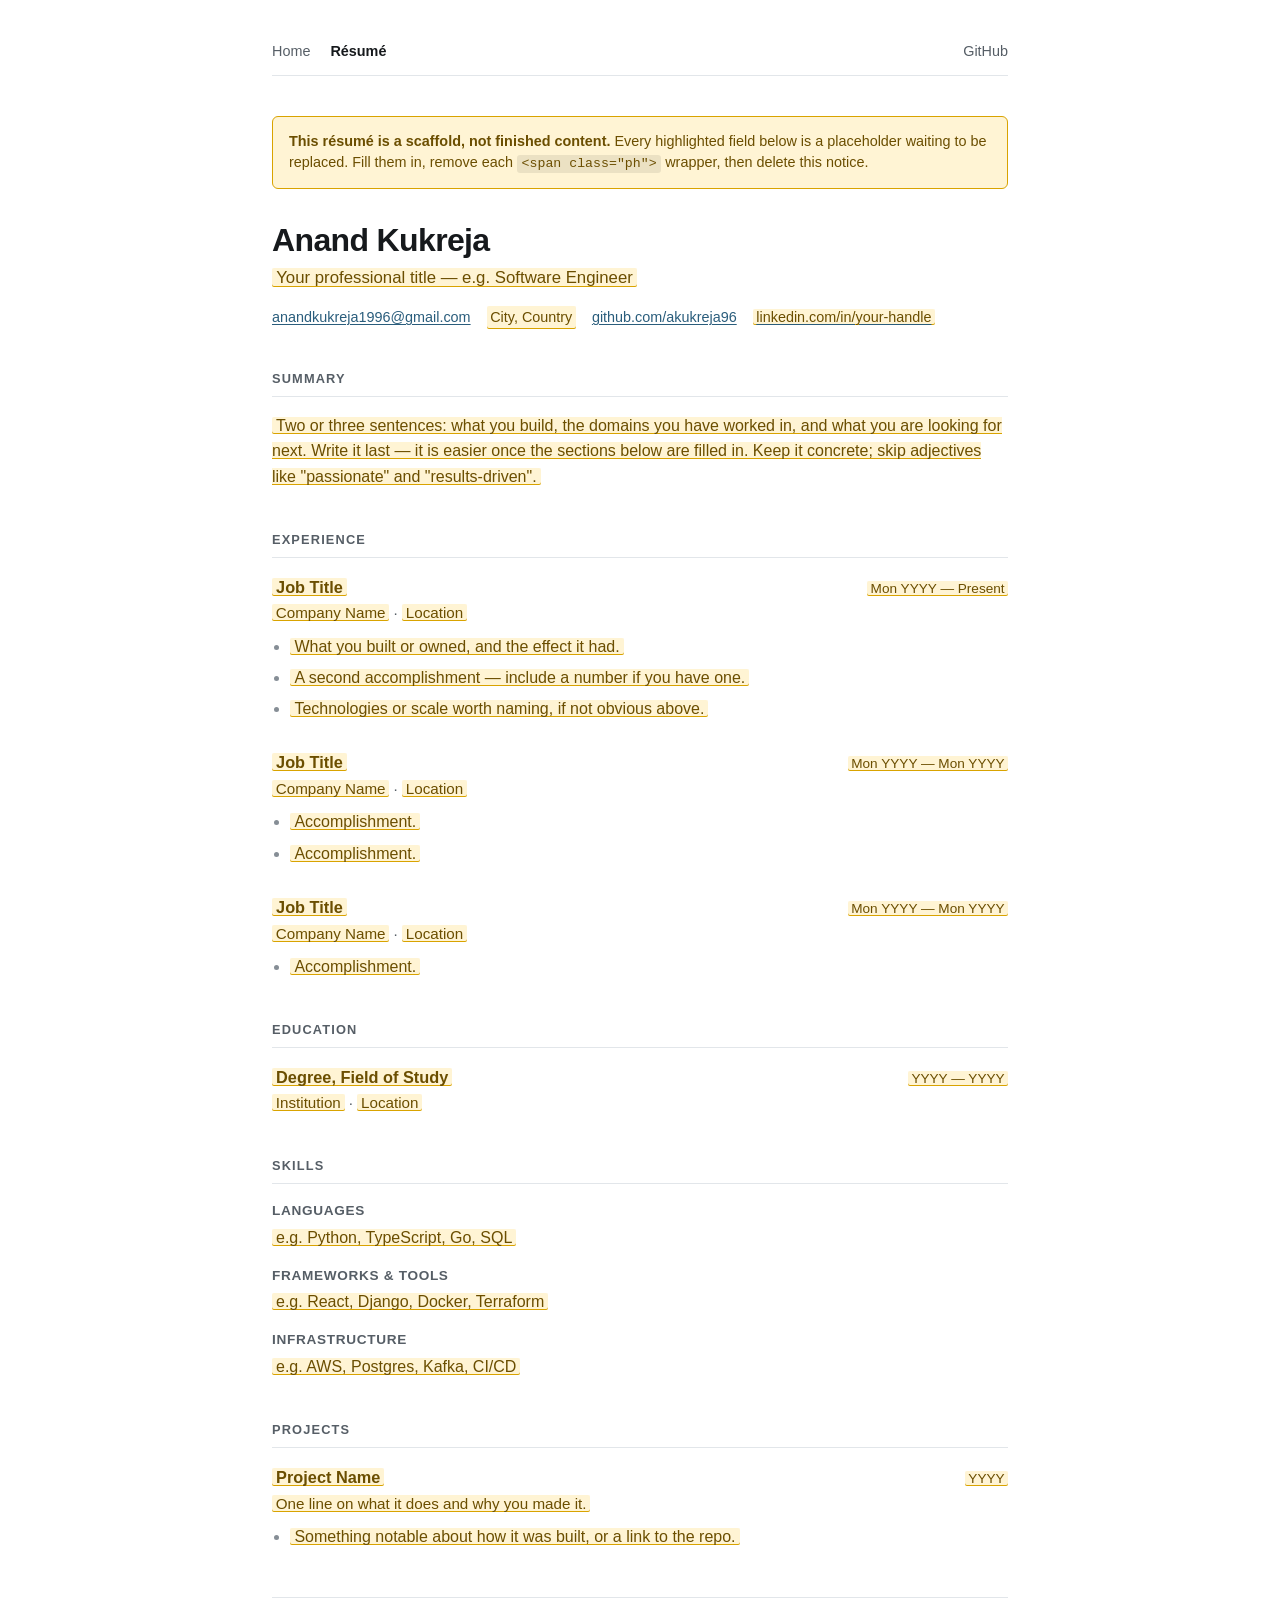
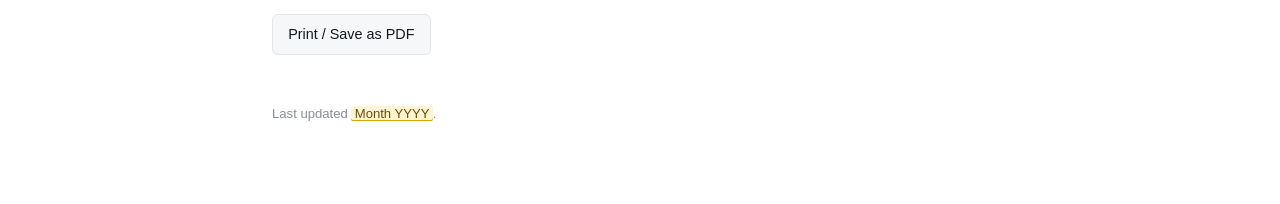
==== resume/index.html @ a832dbbc "Add résumé page and rebuild landing page The site was a single placeholder index.html. This adds a r" ====
<!DOCTYPE html>
<html lang="en">
<head>
<meta charset="utf-8">
<meta name="viewport" content="width=device-width, initial-scale=1">
<title>Résumé — Anand Kukreja</title>
<meta name="description" content="Résumé of Anand Kukreja.">
<link rel="stylesheet" href="../assets/style.css">
</head>
<body>

<!-- ===================================================================
     HOW TO EDIT THIS PAGE
     ===================================================================

     Everything wrapped in <span class="ph">...</span> is a placeholder.
     It renders with a yellow highlight so unfilled fields are obvious
     on screen and on paper.

     For each one:
       1. Replace the text with the real thing.
       2. Delete the surrounding <span class="ph"> and </span> tags.

     To count what is left (note: grep -c counts matching LINES, not
     placeholders, so use -o):
       grep -o 'class="ph"' resume/index.html | wc -l
     When that reaches 0 the page is finished — then delete the
     .draft-banner <aside> a few lines below, and it is ready to be seen.

     ADDING / REMOVING ENTRIES
     Each job is one <article class="entry"> block. Copy a whole block
     to add a job, delete a whole block to remove one. The same applies
     to education and projects. Order is newest-first by convention.

     SECTIONS YOU DON'T NEED
     Delete the entire <section> — heading and all. An empty section
     with a heading and nothing under it looks like an oversight.

     PREVIEW LOCALLY
     Relative links like ../ and /resume/ need a server, not file://:
       python3 -m http.server 8000
     then open http://localhost:8000/resume/
     =================================================================== -->

<div class="wrap">

  <nav class="site-nav">
    <a href="../">Home</a>
    <a href="./" aria-current="page">Résumé</a>
    <span class="spacer"></span>
    <a href="https://github.com/akukreja96">GitHub</a>
  </nav>

  <!-- DELETE THIS <aside> once the placeholders above are all filled in. -->
  <aside class="draft-banner">
    <strong>This résumé is a scaffold, not finished content.</strong>
    Every highlighted field below is a placeholder waiting to be replaced.
    Fill them in, remove each <code>&lt;span class="ph"&gt;</code> wrapper,
    then delete this notice.
  </aside>

  <header class="masthead">
    <h1>Anand Kukreja</h1>
    <p class="tagline"><span class="ph">Your professional title — e.g. Software Engineer</span></p>
    <ul class="contact">
      <li><a href="mailto:anandkukreja1996@gmail.com">anandkukreja1996@gmail.com</a></li>
      <li><span class="ph">City, Country</span></li>
      <li><a href="https://github.com/akukreja96">github.com/akukreja96</a></li>
      <li><a href="#"><span class="ph">linkedin.com/in/your-handle</span></a></li>
    </ul>
  </header>

  <!-- ============================= SUMMARY ============================= -->
  <section>
    <h2>Summary</h2>
    <p>
      <span class="ph">Two or three sentences: what you build, the domains
      you have worked in, and what you are looking for next. Write it last —
      it is easier once the sections below are filled in. Keep it concrete;
      skip adjectives like "passionate" and "results-driven".</span>
    </p>
  </section>

  <!-- ============================ EXPERIENCE ===========================
       Copy one <article class="entry"> block per job, newest first.
       Bullets work best as: what you did → how → what changed as a
       result. Numbers beat adjectives.
       =================================================================== -->
  <section>
    <h2>Experience</h2>

    <article class="entry">
      <div class="entry-head">
        <h3><span class="ph">Job Title</span></h3>
        <span class="entry-meta"><span class="ph">Mon YYYY — Present</span></span>
      </div>
      <p class="entry-sub"><span class="ph">Company Name</span> · <span class="ph">Location</span></p>
      <ul>
        <li><span class="ph">What you built or owned, and the effect it had.</span></li>
        <li><span class="ph">A second accomplishment — include a number if you have one.</span></li>
        <li><span class="ph">Technologies or scale worth naming, if not obvious above.</span></li>
      </ul>
    </article>

    <article class="entry">
      <div class="entry-head">
        <h3><span class="ph">Job Title</span></h3>
        <span class="entry-meta"><span class="ph">Mon YYYY — Mon YYYY</span></span>
      </div>
      <p class="entry-sub"><span class="ph">Company Name</span> · <span class="ph">Location</span></p>
      <ul>
        <li><span class="ph">Accomplishment.</span></li>
        <li><span class="ph">Accomplishment.</span></li>
      </ul>
    </article>

    <article class="entry">
      <div class="entry-head">
        <h3><span class="ph">Job Title</span></h3>
        <span class="entry-meta"><span class="ph">Mon YYYY — Mon YYYY</span></span>
      </div>
      <p class="entry-sub"><span class="ph">Company Name</span> · <span class="ph">Location</span></p>
      <ul>
        <li><span class="ph">Accomplishment.</span></li>
      </ul>
    </article>

  </section>

  <!-- ============================ EDUCATION ============================ -->
  <section>
    <h2>Education</h2>

    <article class="entry">
      <div class="entry-head">
        <h3><span class="ph">Degree, Field of Study</span></h3>
        <span class="entry-meta"><span class="ph">YYYY — YYYY</span></span>
      </div>
      <p class="entry-sub"><span class="ph">Institution</span> · <span class="ph">Location</span></p>
    </article>

  </section>

  <!-- ============================== SKILLS =============================
       Group by kind rather than listing everything in one run-on line.
       Delete any group that does not apply; add groups freely.
       =================================================================== -->
  <section>
    <h2>Skills</h2>
    <dl class="skills">
      <dt>Languages</dt>
      <dd><span class="ph">e.g. Python, TypeScript, Go, SQL</span></dd>

      <dt>Frameworks &amp; Tools</dt>
      <dd><span class="ph">e.g. React, Django, Docker, Terraform</span></dd>

      <dt>Infrastructure</dt>
      <dd><span class="ph">e.g. AWS, Postgres, Kafka, CI/CD</span></dd>
    </dl>
  </section>

  <!-- ============================= PROJECTS ============================
       Optional. Delete this whole <section> if you would rather not
       have it — an empty heading reads as an oversight.
       =================================================================== -->
  <section>
    <h2>Projects</h2>

    <article class="entry">
      <div class="entry-head">
        <h3><span class="ph">Project Name</span></h3>
        <span class="entry-meta"><span class="ph">YYYY</span></span>
      </div>
      <p class="entry-sub"><span class="ph">One line on what it does and why you made it.</span></p>
      <ul>
        <li><span class="ph">Something notable about how it was built, or a link to the repo.</span></li>
      </ul>
    </article>

  </section>

  <div class="actions">
    <button type="button" class="btn" onclick="window.print()">Print / Save as PDF</button>
  </div>

  <footer class="site-footer">
    <p>Last updated <span class="ph">Month YYYY</span>.</p>
  </footer>

</div>

</body>
</html>
---- assets/style.css ----
/* ===================================================================
   akukreja96.github.io — shared stylesheet

   Plain CSS. No build step, no dependencies. Edit this file directly
   and the change is live as soon as you push.

   Colour is defined once as custom properties on :root, then
   redefined for dark mode. If you want to restyle the whole site,
   change the values in these two blocks and nothing else.
   =================================================================== */

:root {
  --bg:        #ffffff;
  --surface:   #f5f7f9;
  --text:      #16191c;
  --muted:     #565e66;
  --faint:     #868e96;
  --rule:      #e2e6ea;
  --accent:    #2a5d7c;
  --ph-bg:     #fff4d4;
  --ph-text:   #6b4e00;
  --ph-rule:   #d9a300;
  --measure:   46rem;
}

@media (prefers-color-scheme: dark) {
  :root {
    --bg:      #131619;
    --surface: #1b1f23;
    --text:    #e6e9ec;
    --muted:   #a2aab2;
    --faint:   #737b83;
    --rule:    #292f35;
    --accent:  #8cb8dc;
    --ph-bg:   #4a3a0c;
    --ph-text: #ffe08a;
    --ph-rule: #b98a00;
  }
}

*, *::before, *::after { box-sizing: border-box; }

html { -webkit-text-size-adjust: 100%; }

body {
  margin: 0;
  padding: 2.5rem 1.25rem 4rem;
  background: var(--bg);
  color: var(--text);
  font-family: -apple-system, BlinkMacSystemFont, "Segoe UI", Roboto,
               "Helvetica Neue", Arial, sans-serif;
  font-size: 1rem;
  line-height: 1.6;
  -webkit-font-smoothing: antialiased;
}

.wrap { max-width: var(--measure); margin: 0 auto; }

/* ---------- links ---------- */

a { color: var(--accent); text-decoration-thickness: 1px; text-underline-offset: 2px; }
a:hover { text-decoration-thickness: 2px; }

/* ---------- site navigation ---------- */

.site-nav {
  display: flex;
  gap: 1.25rem;
  align-items: baseline;
  margin-bottom: 2.5rem;
  padding-bottom: 0.75rem;
  border-bottom: 1px solid var(--rule);
  font-size: 0.9rem;
}
.site-nav a { color: var(--muted); text-decoration: none; }
.site-nav a:hover { color: var(--accent); text-decoration: underline; }
.site-nav a[aria-current="page"] { color: var(--text); font-weight: 600; }
.site-nav .spacer { margin-left: auto; }

/* ---------- headings ---------- */

h1 {
  font-size: 2rem;
  line-height: 1.2;
  letter-spacing: -0.02em;
  margin: 0 0 0.35rem;
}

h2 {
  font-size: 0.8rem;
  text-transform: uppercase;
  letter-spacing: 0.09em;
  color: var(--muted);
  font-weight: 700;
  margin: 2.5rem 0 1rem;
  padding-bottom: 0.4rem;
  border-bottom: 1px solid var(--rule);
}

h3 { font-size: 1.02rem; margin: 0; font-weight: 650; }

p { margin: 0 0 1rem; }

.lede { font-size: 1.08rem; color: var(--muted); }

/* ---------- résumé header ---------- */

.masthead { margin-bottom: 0.5rem; }

.tagline {
  margin: 0 0 0.9rem;
  color: var(--muted);
  font-size: 1.05rem;
}

.contact {
  display: flex;
  flex-wrap: wrap;
  gap: 0.4rem 1rem;
  margin: 0;
  padding: 0;
  list-style: none;
  font-size: 0.9rem;
  color: var(--muted);
}
.contact li { display: flex; align-items: center; gap: 0.4rem; }

/* ---------- résumé entries ---------- */

.entry { margin-bottom: 1.75rem; }
.entry:last-child { margin-bottom: 0; }

.entry-head {
  display: flex;
  flex-wrap: wrap;
  justify-content: space-between;
  align-items: baseline;
  gap: 0.15rem 1rem;
}

.entry-meta {
  font-size: 0.85rem;
  color: var(--faint);
  font-variant-numeric: tabular-nums;
  white-space: nowrap;
}

.entry-sub {
  margin: 0.1rem 0 0.5rem;
  color: var(--muted);
  font-size: 0.95rem;
}

.entry ul { margin: 0.5rem 0 0; padding-left: 1.15rem; }
.entry li { margin-bottom: 0.35rem; }
.entry li::marker { color: var(--faint); }

/* ---------- skills ---------- */

.skills { margin: 0; }
.skills dt {
  font-weight: 650;
  font-size: 0.85rem;
  text-transform: uppercase;
  letter-spacing: 0.05em;
  color: var(--muted);
  margin-top: 0.9rem;
}
.skills dt:first-child { margin-top: 0; }
.skills dd { margin: 0.2rem 0 0; }

/* ---------- placeholders ------------------------------------------
   Anything still unfilled is highlighted so it is impossible to miss
   on screen or in print. Replace the text AND remove the <span>
   wrapper as you go; when no .ph remains, the page is done.
   ------------------------------------------------------------------ */

.ph {
  background: var(--ph-bg);
  color: var(--ph-text);
  box-shadow: inset 0 -1px 0 var(--ph-rule);
  padding: 0 0.25em;
  border-radius: 2px;
  font-style: normal;
}

.draft-banner {
  background: var(--ph-bg);
  color: var(--ph-text);
  border: 1px solid var(--ph-rule);
  border-radius: 6px;
  padding: 0.85rem 1rem;
  margin-bottom: 2rem;
  font-size: 0.9rem;
  line-height: 1.5;
}
.draft-banner strong { font-weight: 700; }
.draft-banner code {
  background: rgba(0, 0, 0, 0.08);
  padding: 0.1em 0.35em;
  border-radius: 3px;
  font-size: 0.92em;
}

/* ---------- actions ---------- */

.actions { margin-top: 3rem; padding-top: 1rem; border-top: 1px solid var(--rule); }

.btn {
  display: inline-block;
  padding: 0.5rem 0.95rem;
  border: 1px solid var(--rule);
  border-radius: 6px;
  background: var(--surface);
  color: var(--text);
  font: inherit;
  font-size: 0.9rem;
  text-decoration: none;
  cursor: pointer;
}
.btn:hover { border-color: var(--accent); color: var(--accent); }

.site-footer {
  margin-top: 3rem;
  font-size: 0.82rem;
  color: var(--faint);
}

/* ---------- print / save-as-PDF -----------------------------------
   A résumé gets printed. These rules give it tight margins, black
   text on white, and stop an entry from splitting across two pages.
   The draft banner is deliberately NOT hidden — better to notice a
   placeholder on the printed page than to email it to someone.
   ------------------------------------------------------------------ */

@media print {
  :root {
    --bg: #fff; --surface: #fff; --text: #000; --muted: #333;
    --faint: #555; --rule: #bbb; --accent: #000;
  }
  @page { margin: 14mm; }
  body { padding: 0; font-size: 10.5pt; line-height: 1.45; }
  .wrap { max-width: none; }
  .site-nav, .actions { display: none; }
  a { text-decoration: none; }
  h1 { font-size: 19pt; }
  h2 { margin: 1.3rem 0 0.6rem; font-size: 9pt; }
  .entry, .masthead { page-break-inside: avoid; break-inside: avoid; }
  h2 { page-break-after: avoid; break-after: avoid; }
  .site-footer { color: #666; }
}
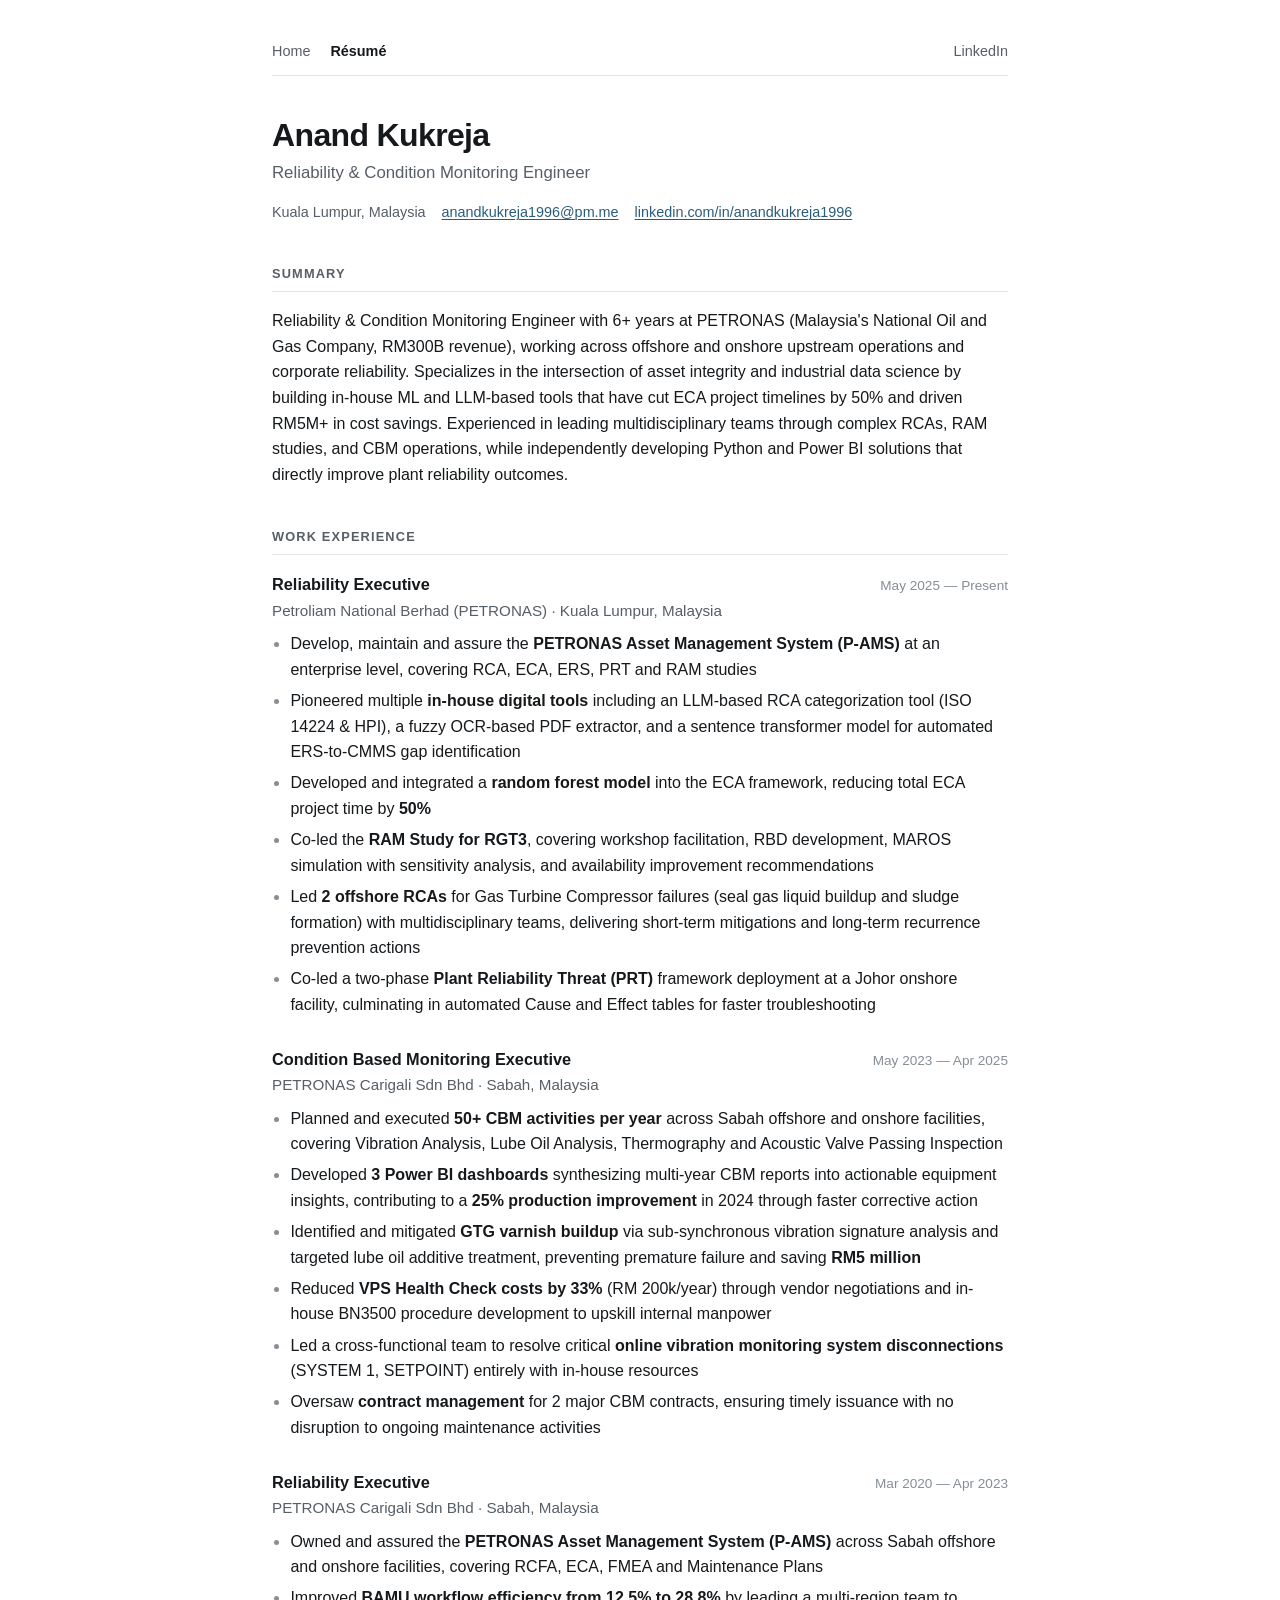
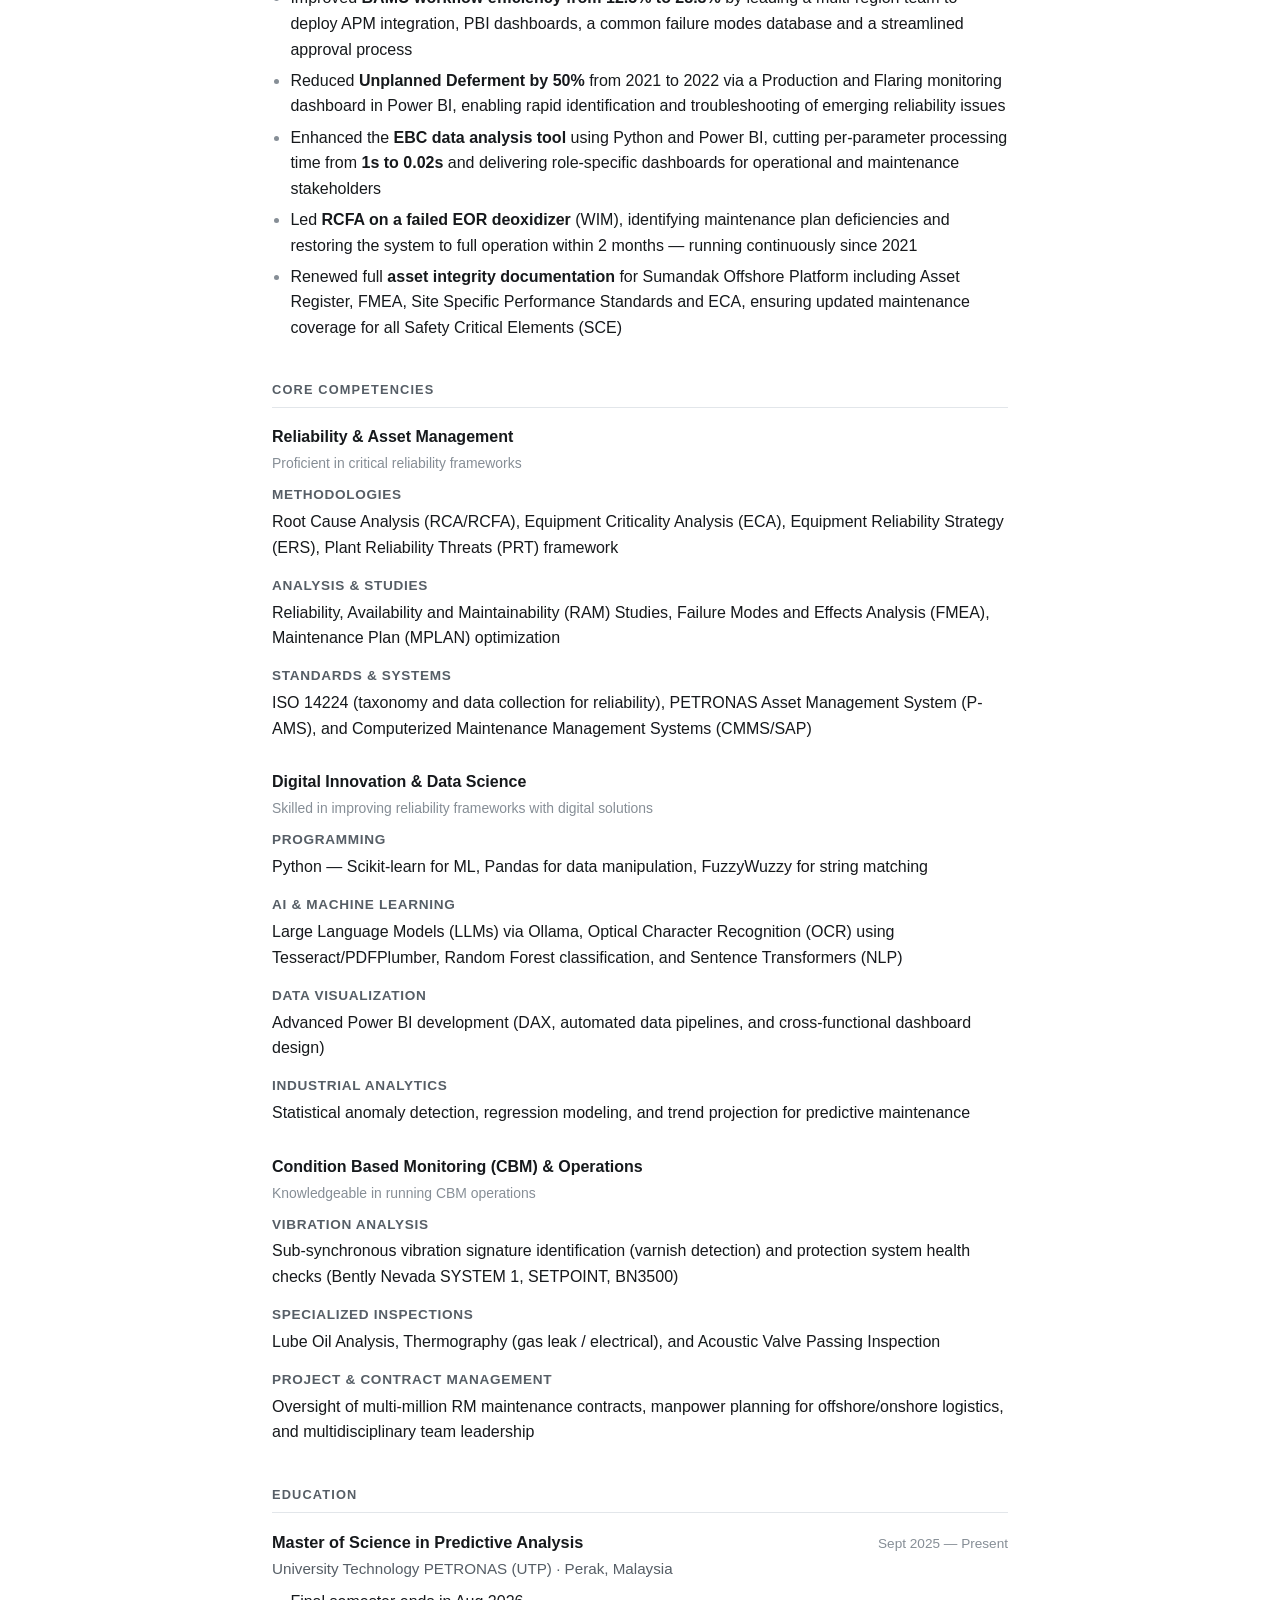
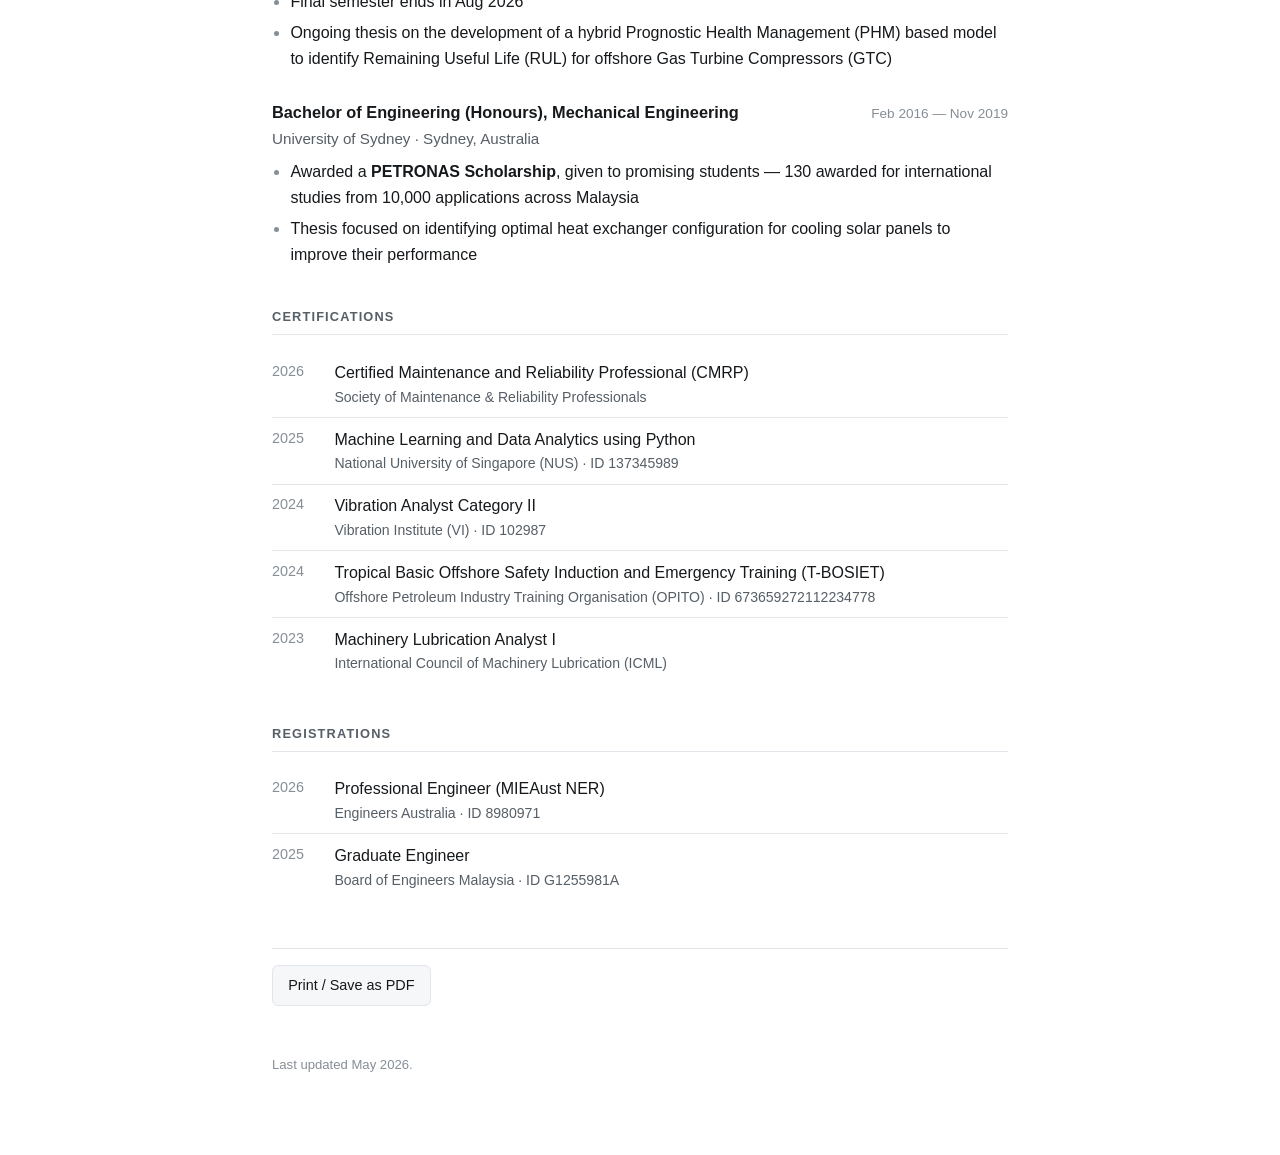
==== commit 5e855616: "Fill in résumé content from source PDF Replaces the scaffold placeholders with the real résumé (sour" ====
--- a/resume/index.html
+++ b/resume/index.html
@@ -4,43 +4,14 @@
 <meta charset="utf-8">
 <meta name="viewport" content="width=device-width, initial-scale=1">
 <title>Résumé — Anand Kukreja</title>
-<meta name="description" content="Résumé of Anand Kukreja.">
+<meta name="description" content="Résumé of Anand Kukreja — Reliability &amp; Condition Monitoring Engineer, Kuala Lumpur.">
 <link rel="stylesheet" href="../assets/style.css">
 </head>
 <body>
 
-<!-- ===================================================================
-     HOW TO EDIT THIS PAGE
-     ===================================================================
-
-     Everything wrapped in <span class="ph">...</span> is a placeholder.
-     It renders with a yellow highlight so unfilled fields are obvious
-     on screen and on paper.
-
-     For each one:
-       1. Replace the text with the real thing.
-       2. Delete the surrounding <span class="ph"> and </span> tags.
-
-     To count what is left (note: grep -c counts matching LINES, not
-     placeholders, so use -o):
-       grep -o 'class="ph"' resume/index.html | wc -l
-     When that reaches 0 the page is finished — then delete the
-     .draft-banner <aside> a few lines below, and it is ready to be seen.
-
-     ADDING / REMOVING ENTRIES
-     Each job is one <article class="entry"> block. Copy a whole block
-     to add a job, delete a whole block to remove one. The same applies
-     to education and projects. Order is newest-first by convention.
-
-     SECTIONS YOU DON'T NEED
-     Delete the entire <section> — heading and all. An empty section
-     with a heading and nothing under it looks like an oversight.
-
-     PREVIEW LOCALLY
-     Relative links like ../ and /resume/ need a server, not file://:
-       python3 -m http.server 8000
-     then open http://localhost:8000/resume/
-     =================================================================== -->
+<!-- Content transcribed from the résumé PDF dated 21 May 2026.
+     Phone number deliberately omitted: this page is public and gets
+     scraped. Email and LinkedIn are the contact routes. -->
 
 <div class="wrap">
 
@@ -48,135 +19,264 @@
     <a href="../">Home</a>
     <a href="./" aria-current="page">Résumé</a>
     <span class="spacer"></span>
-    <a href="https://github.com/akukreja96">GitHub</a>
+    <a href="https://www.linkedin.com/in/anandkukreja1996">LinkedIn</a>
   </nav>
-
-  <!-- DELETE THIS <aside> once the placeholders above are all filled in. -->
-  <aside class="draft-banner">
-    <strong>This résumé is a scaffold, not finished content.</strong>
-    Every highlighted field below is a placeholder waiting to be replaced.
-    Fill them in, remove each <code>&lt;span class="ph"&gt;</code> wrapper,
-    then delete this notice.
-  </aside>
 
   <header class="masthead">
     <h1>Anand Kukreja</h1>
-    <p class="tagline"><span class="ph">Your professional title — e.g. Software Engineer</span></p>
+    <p class="tagline">Reliability &amp; Condition Monitoring Engineer</p>
     <ul class="contact">
-      <li><a href="mailto:anandkukreja1996@gmail.com">anandkukreja1996@gmail.com</a></li>
-      <li><span class="ph">City, Country</span></li>
-      <li><a href="https://github.com/akukreja96">github.com/akukreja96</a></li>
-      <li><a href="#"><span class="ph">linkedin.com/in/your-handle</span></a></li>
+      <li>Kuala Lumpur, Malaysia</li>
+      <li><a href="mailto:anandkukreja1996@pm.me">anandkukreja1996@pm.me</a></li>
+      <li><a href="https://www.linkedin.com/in/anandkukreja1996">linkedin.com/in/anandkukreja1996</a></li>
     </ul>
   </header>
 
-  <!-- ============================= SUMMARY ============================= -->
   <section>
     <h2>Summary</h2>
     <p>
-      <span class="ph">Two or three sentences: what you build, the domains
-      you have worked in, and what you are looking for next. Write it last —
-      it is easier once the sections below are filled in. Keep it concrete;
-      skip adjectives like "passionate" and "results-driven".</span>
+      Reliability &amp; Condition Monitoring Engineer with 6+ years at PETRONAS
+      (Malaysia's National Oil and Gas Company, RM300B revenue), working across
+      offshore and onshore upstream operations and corporate reliability.
+      Specializes in the intersection of asset integrity and industrial data
+      science by building in-house ML and LLM-based tools that have cut ECA
+      project timelines by 50% and driven RM5M+ in cost savings. Experienced in
+      leading multidisciplinary teams through complex RCAs, RAM studies, and CBM
+      operations, while independently developing Python and Power BI solutions
+      that directly improve plant reliability outcomes.
     </p>
   </section>
 
-  <!-- ============================ EXPERIENCE ===========================
-       Copy one <article class="entry"> block per job, newest first.
-       Bullets work best as: what you did → how → what changed as a
-       result. Numbers beat adjectives.
-       =================================================================== -->
-  <section>
-    <h2>Experience</h2>
-
-    <article class="entry">
-      <div class="entry-head">
-        <h3><span class="ph">Job Title</span></h3>
-        <span class="entry-meta"><span class="ph">Mon YYYY — Present</span></span>
-      </div>
-      <p class="entry-sub"><span class="ph">Company Name</span> · <span class="ph">Location</span></p>
-      <ul>
-        <li><span class="ph">What you built or owned, and the effect it had.</span></li>
-        <li><span class="ph">A second accomplishment — include a number if you have one.</span></li>
-        <li><span class="ph">Technologies or scale worth naming, if not obvious above.</span></li>
-      </ul>
-    </article>
-
-    <article class="entry">
-      <div class="entry-head">
-        <h3><span class="ph">Job Title</span></h3>
-        <span class="entry-meta"><span class="ph">Mon YYYY — Mon YYYY</span></span>
-      </div>
-      <p class="entry-sub"><span class="ph">Company Name</span> · <span class="ph">Location</span></p>
-      <ul>
-        <li><span class="ph">Accomplishment.</span></li>
-        <li><span class="ph">Accomplishment.</span></li>
-      </ul>
-    </article>
-
-    <article class="entry">
-      <div class="entry-head">
-        <h3><span class="ph">Job Title</span></h3>
-        <span class="entry-meta"><span class="ph">Mon YYYY — Mon YYYY</span></span>
-      </div>
-      <p class="entry-sub"><span class="ph">Company Name</span> · <span class="ph">Location</span></p>
-      <ul>
-        <li><span class="ph">Accomplishment.</span></li>
-      </ul>
-    </article>
-
-  </section>
-
-  <!-- ============================ EDUCATION ============================ -->
+  <section>
+    <h2>Work Experience</h2>
+
+    <article class="entry">
+      <div class="entry-head">
+        <h3>Reliability Executive</h3>
+        <span class="entry-meta">May 2025 — Present</span>
+      </div>
+      <p class="entry-sub">Petroliam National Berhad (PETRONAS) · Kuala Lumpur, Malaysia</p>
+      <ul>
+        <li>Develop, maintain and assure the <strong>PETRONAS Asset Management System (P-AMS)</strong>
+            at an enterprise level, covering RCA, ECA, ERS, PRT and RAM studies</li>
+        <li>Pioneered multiple <strong>in-house digital tools</strong> including an LLM-based RCA
+            categorization tool (ISO 14224 &amp; HPI), a fuzzy OCR-based PDF extractor, and a
+            sentence transformer model for automated ERS-to-CMMS gap identification</li>
+        <li>Developed and integrated a <strong>random forest model</strong> into the ECA framework,
+            reducing total ECA project time by <strong>50%</strong></li>
+        <li>Co-led the <strong>RAM Study for RGT3</strong>, covering workshop facilitation, RBD
+            development, MAROS simulation with sensitivity analysis, and availability improvement
+            recommendations</li>
+        <li>Led <strong>2 offshore RCAs</strong> for Gas Turbine Compressor failures (seal gas liquid
+            buildup and sludge formation) with multidisciplinary teams, delivering short-term
+            mitigations and long-term recurrence prevention actions</li>
+        <li>Co-led a two-phase <strong>Plant Reliability Threat (PRT)</strong> framework deployment at
+            a Johor onshore facility, culminating in automated Cause and Effect tables for faster
+            troubleshooting</li>
+      </ul>
+    </article>
+
+    <article class="entry">
+      <div class="entry-head">
+        <h3>Condition Based Monitoring Executive</h3>
+        <span class="entry-meta">May 2023 — Apr 2025</span>
+      </div>
+      <p class="entry-sub">PETRONAS Carigali Sdn Bhd · Sabah, Malaysia</p>
+      <ul>
+        <li>Planned and executed <strong>50+ CBM activities per year</strong> across Sabah offshore and
+            onshore facilities, covering Vibration Analysis, Lube Oil Analysis, Thermography and
+            Acoustic Valve Passing Inspection</li>
+        <li>Developed <strong>3 Power BI dashboards</strong> synthesizing multi-year CBM reports into
+            actionable equipment insights, contributing to a <strong>25% production improvement</strong>
+            in 2024 through faster corrective action</li>
+        <li>Identified and mitigated <strong>GTG varnish buildup</strong> via sub-synchronous vibration
+            signature analysis and targeted lube oil additive treatment, preventing premature failure
+            and saving <strong>RM5 million</strong></li>
+        <li>Reduced <strong>VPS Health Check costs by 33%</strong> (RM 200k/year) through vendor
+            negotiations and in-house BN3500 procedure development to upskill internal manpower</li>
+        <li>Led a cross-functional team to resolve critical <strong>online vibration monitoring system
+            disconnections</strong> (SYSTEM 1, SETPOINT) entirely with in-house resources</li>
+        <li>Oversaw <strong>contract management</strong> for 2 major CBM contracts, ensuring timely
+            issuance with no disruption to ongoing maintenance activities</li>
+      </ul>
+    </article>
+
+    <article class="entry">
+      <div class="entry-head">
+        <h3>Reliability Executive</h3>
+        <span class="entry-meta">Mar 2020 — Apr 2023</span>
+      </div>
+      <p class="entry-sub">PETRONAS Carigali Sdn Bhd · Sabah, Malaysia</p>
+      <ul>
+        <li>Owned and assured the <strong>PETRONAS Asset Management System (P-AMS)</strong> across Sabah
+            offshore and onshore facilities, covering RCFA, ECA, FMEA and Maintenance Plans</li>
+        <li>Improved <strong>BAMU workflow efficiency from 12.5% to 28.8%</strong> by leading a
+            multi-region team to deploy APM integration, PBI dashboards, a common failure modes
+            database and a streamlined approval process</li>
+        <li>Reduced <strong>Unplanned Deferment by 50%</strong> from 2021 to 2022 via a Production and
+            Flaring monitoring dashboard in Power BI, enabling rapid identification and
+            troubleshooting of emerging reliability issues</li>
+        <li>Enhanced the <strong>EBC data analysis tool</strong> using Python and Power BI, cutting
+            per-parameter processing time from <strong>1s to 0.02s</strong> and delivering
+            role-specific dashboards for operational and maintenance stakeholders</li>
+        <li>Led <strong>RCFA on a failed EOR deoxidizer</strong> (WIM), identifying maintenance plan
+            deficiencies and restoring the system to full operation within 2 months — running
+            continuously since 2021</li>
+        <li>Renewed full <strong>asset integrity documentation</strong> for Sumandak Offshore Platform
+            including Asset Register, FMEA, Site Specific Performance Standards and ECA, ensuring
+            updated maintenance coverage for all Safety Critical Elements (SCE)</li>
+      </ul>
+    </article>
+
+  </section>
+
+  <section>
+    <h2>Core Competencies</h2>
+
+    <div class="group">
+      <h3>Reliability &amp; Asset Management</h3>
+      <p class="group-note">Proficient in critical reliability frameworks</p>
+      <dl class="skills">
+        <dt>Methodologies</dt>
+        <dd>Root Cause Analysis (RCA/RCFA), Equipment Criticality Analysis (ECA),
+            Equipment Reliability Strategy (ERS), Plant Reliability Threats (PRT) framework</dd>
+
+        <dt>Analysis &amp; Studies</dt>
+        <dd>Reliability, Availability and Maintainability (RAM) Studies, Failure Modes and Effects
+            Analysis (FMEA), Maintenance Plan (MPLAN) optimization</dd>
+
+        <dt>Standards &amp; Systems</dt>
+        <dd>ISO 14224 (taxonomy and data collection for reliability), PETRONAS Asset Management
+            System (P-AMS), and Computerized Maintenance Management Systems (CMMS/SAP)</dd>
+      </dl>
+    </div>
+
+    <div class="group">
+      <h3>Digital Innovation &amp; Data Science</h3>
+      <p class="group-note">Skilled in improving reliability frameworks with digital solutions</p>
+      <dl class="skills">
+        <dt>Programming</dt>
+        <dd>Python — Scikit-learn for ML, Pandas for data manipulation, FuzzyWuzzy for string
+            matching</dd>
+
+        <dt>AI &amp; Machine Learning</dt>
+        <dd>Large Language Models (LLMs) via Ollama, Optical Character Recognition (OCR) using
+            Tesseract/PDFPlumber, Random Forest classification, and Sentence Transformers (NLP)</dd>
+
+        <dt>Data Visualization</dt>
+        <dd>Advanced Power BI development (DAX, automated data pipelines, and cross-functional
+            dashboard design)</dd>
+
+        <dt>Industrial Analytics</dt>
+        <dd>Statistical anomaly detection, regression modeling, and trend projection for predictive
+            maintenance</dd>
+      </dl>
+    </div>
+
+    <div class="group">
+      <h3>Condition Based Monitoring (CBM) &amp; Operations</h3>
+      <p class="group-note">Knowledgeable in running CBM operations</p>
+      <dl class="skills">
+        <dt>Vibration Analysis</dt>
+        <dd>Sub-synchronous vibration signature identification (varnish detection) and protection
+            system health checks (Bently Nevada SYSTEM 1, SETPOINT, BN3500)</dd>
+
+        <dt>Specialized Inspections</dt>
+        <dd>Lube Oil Analysis, Thermography (gas leak / electrical), and Acoustic Valve Passing
+            Inspection</dd>
+
+        <dt>Project &amp; Contract Management</dt>
+        <dd>Oversight of multi-million RM maintenance contracts, manpower planning for
+            offshore/onshore logistics, and multidisciplinary team leadership</dd>
+      </dl>
+    </div>
+
+  </section>
+
   <section>
     <h2>Education</h2>
 
     <article class="entry">
       <div class="entry-head">
-        <h3><span class="ph">Degree, Field of Study</span></h3>
-        <span class="entry-meta"><span class="ph">YYYY — YYYY</span></span>
-      </div>
-      <p class="entry-sub"><span class="ph">Institution</span> · <span class="ph">Location</span></p>
-    </article>
-
-  </section>
-
-  <!-- ============================== SKILLS =============================
-       Group by kind rather than listing everything in one run-on line.
-       Delete any group that does not apply; add groups freely.
-       =================================================================== -->
-  <section>
-    <h2>Skills</h2>
-    <dl class="skills">
-      <dt>Languages</dt>
-      <dd><span class="ph">e.g. Python, TypeScript, Go, SQL</span></dd>
-
-      <dt>Frameworks &amp; Tools</dt>
-      <dd><span class="ph">e.g. React, Django, Docker, Terraform</span></dd>
-
-      <dt>Infrastructure</dt>
-      <dd><span class="ph">e.g. AWS, Postgres, Kafka, CI/CD</span></dd>
-    </dl>
-  </section>
-
-  <!-- ============================= PROJECTS ============================
-       Optional. Delete this whole <section> if you would rather not
-       have it — an empty heading reads as an oversight.
-       =================================================================== -->
-  <section>
-    <h2>Projects</h2>
-
-    <article class="entry">
-      <div class="entry-head">
-        <h3><span class="ph">Project Name</span></h3>
-        <span class="entry-meta"><span class="ph">YYYY</span></span>
-      </div>
-      <p class="entry-sub"><span class="ph">One line on what it does and why you made it.</span></p>
-      <ul>
-        <li><span class="ph">Something notable about how it was built, or a link to the repo.</span></li>
-      </ul>
-    </article>
-
+        <h3>Master of Science in Predictive Analysis</h3>
+        <span class="entry-meta">Sept 2025 — Present</span>
+      </div>
+      <p class="entry-sub">University Technology PETRONAS (UTP) · Perak, Malaysia</p>
+      <ul>
+        <li>Final semester ends in Aug 2026</li>
+        <li>Ongoing thesis on the development of a hybrid Prognostic Health Management (PHM) based
+            model to identify Remaining Useful Life (RUL) for offshore Gas Turbine Compressors (GTC)</li>
+      </ul>
+    </article>
+
+    <article class="entry">
+      <div class="entry-head">
+        <h3>Bachelor of Engineering (Honours), Mechanical Engineering</h3>
+        <span class="entry-meta">Feb 2016 — Nov 2019</span>
+      </div>
+      <p class="entry-sub">University of Sydney · Sydney, Australia</p>
+      <ul>
+        <li>Awarded a <strong>PETRONAS Scholarship</strong>, given to promising students — 130 awarded
+            for international studies from 10,000 applications across Malaysia</li>
+        <li>Thesis focused on identifying optimal heat exchanger configuration for cooling solar
+            panels to improve their performance</li>
+      </ul>
+    </article>
+
+  </section>
+
+  <section>
+    <h2>Certifications</h2>
+    <ul class="creds">
+      <li>
+        <span class="yr">2026</span>
+        <span class="what">Certified Maintenance and Reliability Professional (CMRP)
+          <span class="issuer">Society of Maintenance &amp; Reliability Professionals</span>
+        </span>
+      </li>
+      <li>
+        <span class="yr">2025</span>
+        <span class="what">Machine Learning and Data Analytics using Python
+          <span class="issuer">National University of Singapore (NUS) · ID 137345989</span>
+        </span>
+      </li>
+      <li>
+        <span class="yr">2024</span>
+        <span class="what">Vibration Analyst Category II
+          <span class="issuer">Vibration Institute (VI) · ID 102987</span>
+        </span>
+      </li>
+      <li>
+        <span class="yr">2024</span>
+        <span class="what">Tropical Basic Offshore Safety Induction and Emergency Training (T-BOSIET)
+          <span class="issuer">Offshore Petroleum Industry Training Organisation (OPITO) · ID 673659272112234778</span>
+        </span>
+      </li>
+      <li>
+        <span class="yr">2023</span>
+        <span class="what">Machinery Lubrication Analyst I
+          <span class="issuer">International Council of Machinery Lubrication (ICML)</span>
+        </span>
+      </li>
+    </ul>
+  </section>
+
+  <section>
+    <h2>Registrations</h2>
+    <ul class="creds">
+      <li>
+        <span class="yr">2026</span>
+        <span class="what">Professional Engineer (MIEAust NER)
+          <span class="issuer">Engineers Australia · ID 8980971</span>
+        </span>
+      </li>
+      <li>
+        <span class="yr">2025</span>
+        <span class="what">Graduate Engineer
+          <span class="issuer">Board of Engineers Malaysia · ID G1255981A</span>
+        </span>
+      </li>
+    </ul>
   </section>
 
   <div class="actions">
@@ -184,7 +284,7 @@
   </div>
 
   <footer class="site-footer">
-    <p>Last updated <span class="ph">Month YYYY</span>.</p>
+    <p>Last updated May 2026.</p>
   </footer>
 
 </div>
--- a/assets/style.css
+++ b/assets/style.css
@@ -17,9 +17,6 @@
   --faint:     #868e96;
   --rule:      #e2e6ea;
   --accent:    #2a5d7c;
-  --ph-bg:     #fff4d4;
-  --ph-text:   #6b4e00;
-  --ph-rule:   #d9a300;
   --measure:   46rem;
 }
 
@@ -32,9 +29,6 @@
     --faint:   #737b83;
     --rule:    #292f35;
     --accent:  #8cb8dc;
-    --ph-bg:   #4a3a0c;
-    --ph-text: #ffe08a;
-    --ph-rule: #b98a00;
   }
 }
 
@@ -169,37 +163,41 @@
 .skills dt:first-child { margin-top: 0; }
 .skills dd { margin: 0.2rem 0 0; }
 
-/* ---------- placeholders ------------------------------------------
-   Anything still unfilled is highlighted so it is impossible to miss
-   on screen or in print. Replace the text AND remove the <span>
-   wrapper as you go; when no .ph remains, the page is done.
-   ------------------------------------------------------------------ */
-
-.ph {
-  background: var(--ph-bg);
-  color: var(--ph-text);
-  box-shadow: inset 0 -1px 0 var(--ph-rule);
-  padding: 0 0.25em;
-  border-radius: 2px;
-  font-style: normal;
-}
-
-.draft-banner {
-  background: var(--ph-bg);
-  color: var(--ph-text);
-  border: 1px solid var(--ph-rule);
-  border-radius: 6px;
-  padding: 0.85rem 1rem;
-  margin-bottom: 2rem;
-  font-size: 0.9rem;
-  line-height: 1.5;
-}
-.draft-banner strong { font-weight: 700; }
-.draft-banner code {
-  background: rgba(0, 0, 0, 0.08);
-  padding: 0.1em 0.35em;
-  border-radius: 3px;
-  font-size: 0.92em;
+/* ---------- competency groups ---------- */
+
+.group { margin-bottom: 1.75rem; }
+.group:last-child { margin-bottom: 0; }
+.group > h3 { font-size: 1rem; }
+
+.group-note {
+  margin: 0.15rem 0 0.6rem;
+  color: var(--faint);
+  font-size: 0.87rem;
+}
+
+/* ---------- credentials (certifications, registrations) ---------- */
+
+.creds { list-style: none; margin: 0; padding: 0; }
+
+.creds li {
+  display: flex;
+  gap: 1rem;
+  padding: 0.55rem 0;
+  border-bottom: 1px solid var(--rule);
+}
+.creds li:last-child { border-bottom: 0; }
+
+.creds .yr {
+  flex: 0 0 2.9rem;
+  color: var(--faint);
+  font-variant-numeric: tabular-nums;
+  font-size: 0.9rem;
+}
+
+.creds .issuer {
+  display: block;
+  color: var(--muted);
+  font-size: 0.88rem;
 }
 
 /* ---------- actions ---------- */
@@ -238,14 +236,33 @@
     --bg: #fff; --surface: #fff; --text: #000; --muted: #333;
     --faint: #555; --rule: #bbb; --accent: #000;
   }
-  @page { margin: 14mm; }
-  body { padding: 0; font-size: 10.5pt; line-height: 1.45; }
+  @page { size: A4; margin: 11mm 12mm; }
+  body { padding: 0; font-size: 9.2pt; line-height: 1.3; }
   .wrap { max-width: none; }
   .site-nav, .actions { display: none; }
   a { text-decoration: none; }
-  h1 { font-size: 19pt; }
-  h2 { margin: 1.3rem 0 0.6rem; font-size: 9pt; }
-  .entry, .masthead { page-break-inside: avoid; break-inside: avoid; }
-  h2 { page-break-after: avoid; break-after: avoid; }
-  .site-footer { color: #666; }
-}
+
+  /* tighter vertical rhythm: the screen page breathes, the printed one
+     should fit the same content the source PDF fits in two sides */
+  h1 { font-size: 17pt; margin-bottom: 0.15rem; }
+  h2 { margin: 0.85rem 0 0.4rem; font-size: 8.4pt; padding-bottom: 0.2rem; }
+  h3 { font-size: 9.6pt; }
+  p { margin-bottom: 0.45rem; }
+  .tagline { font-size: 10pt; margin-bottom: 0.35rem; }
+  .contact { font-size: 8.6pt; gap: 0.2rem 0.8rem; }
+  .entry { margin-bottom: 0.7rem; }
+  .entry-sub { margin: 0.05rem 0 0.25rem; font-size: 8.8pt; }
+  .entry-meta { font-size: 8.4pt; }
+  .entry ul { margin-top: 0.25rem; }
+  .entry li { margin-bottom: 0.12rem; }
+  .group { margin-bottom: 0.7rem; }
+  .group-note { margin: 0.05rem 0 0.3rem; font-size: 8.4pt; }
+  .skills dt { margin-top: 0.4rem; font-size: 8.2pt; }
+  .creds li { padding: 0.28rem 0; }
+  .creds .issuer { font-size: 8.4pt; }
+  .site-footer { margin-top: 1rem; color: #666; font-size: 8pt; }
+
+  /* never split an entry, and never strand a heading at a page foot */
+  .entry, .masthead, .group, .creds li { page-break-inside: avoid; break-inside: avoid; }
+  h2, h3 { page-break-after: avoid; break-after: avoid; }
+}
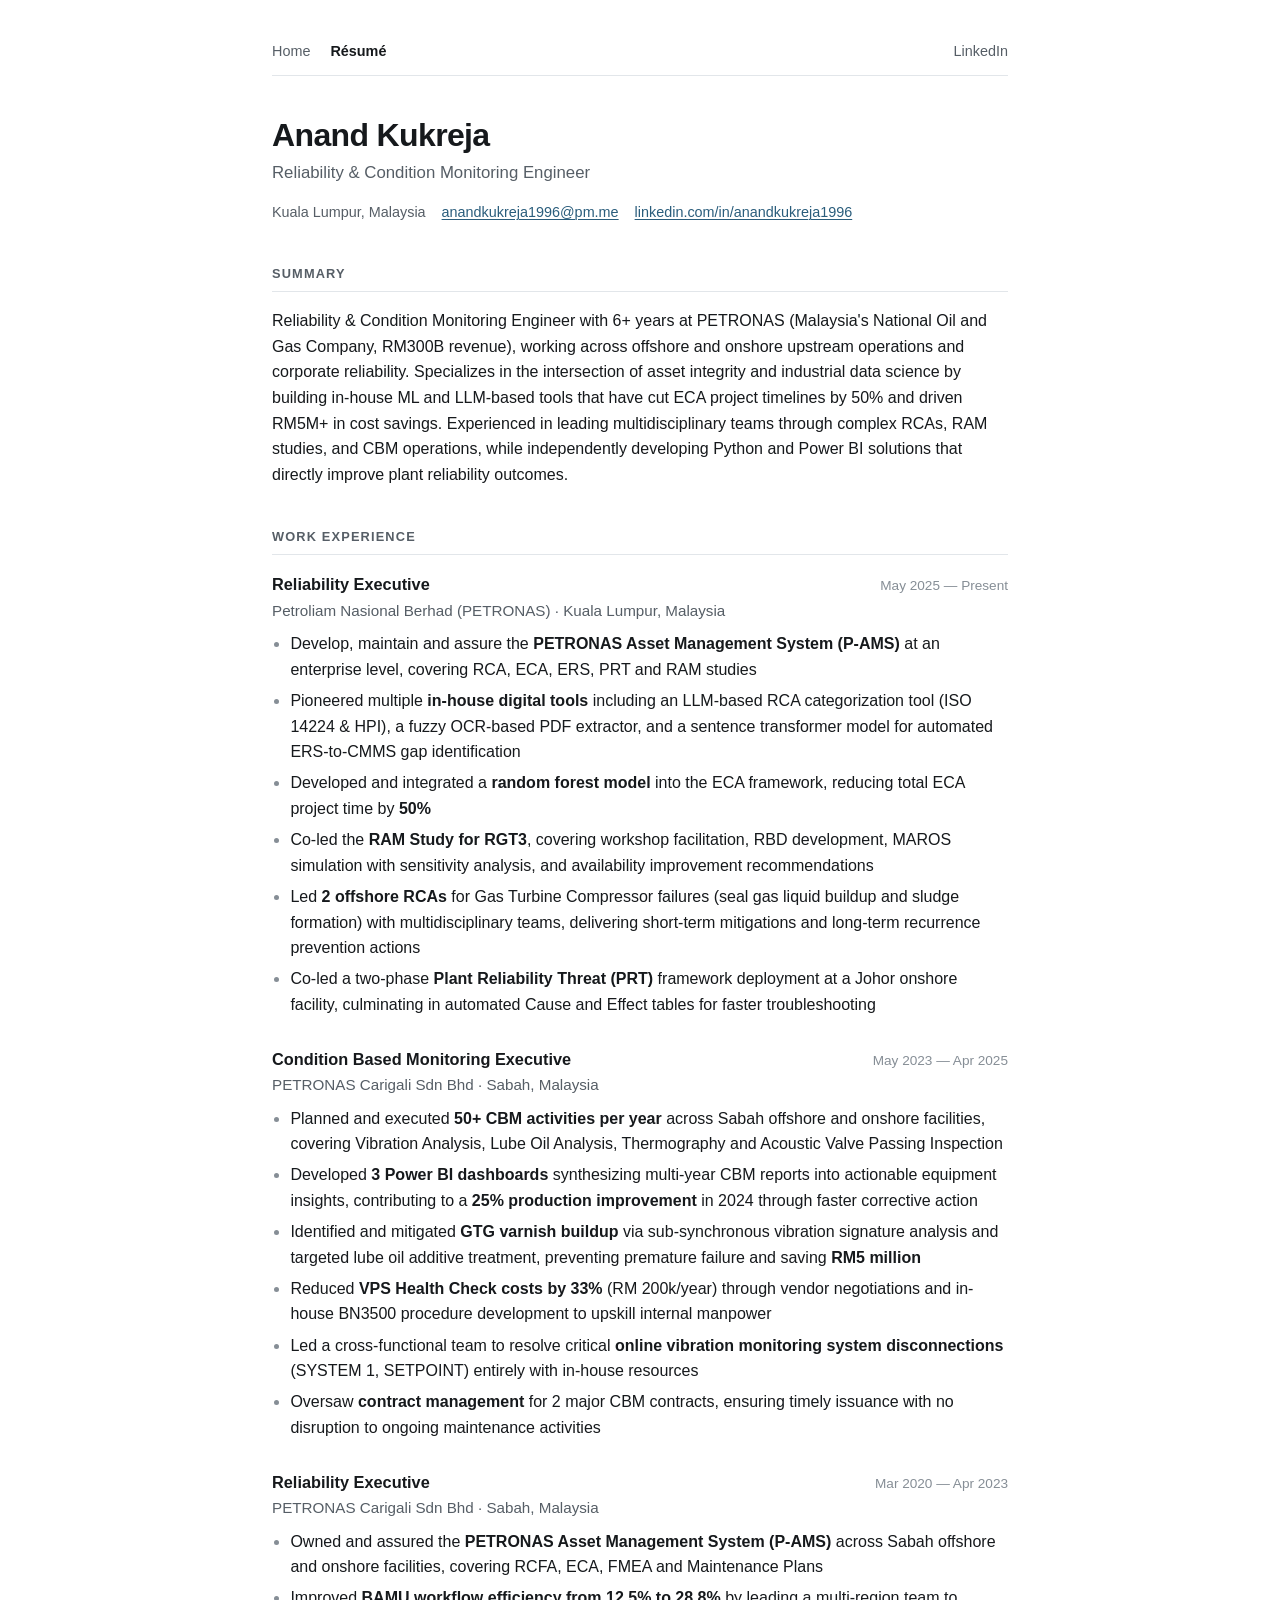
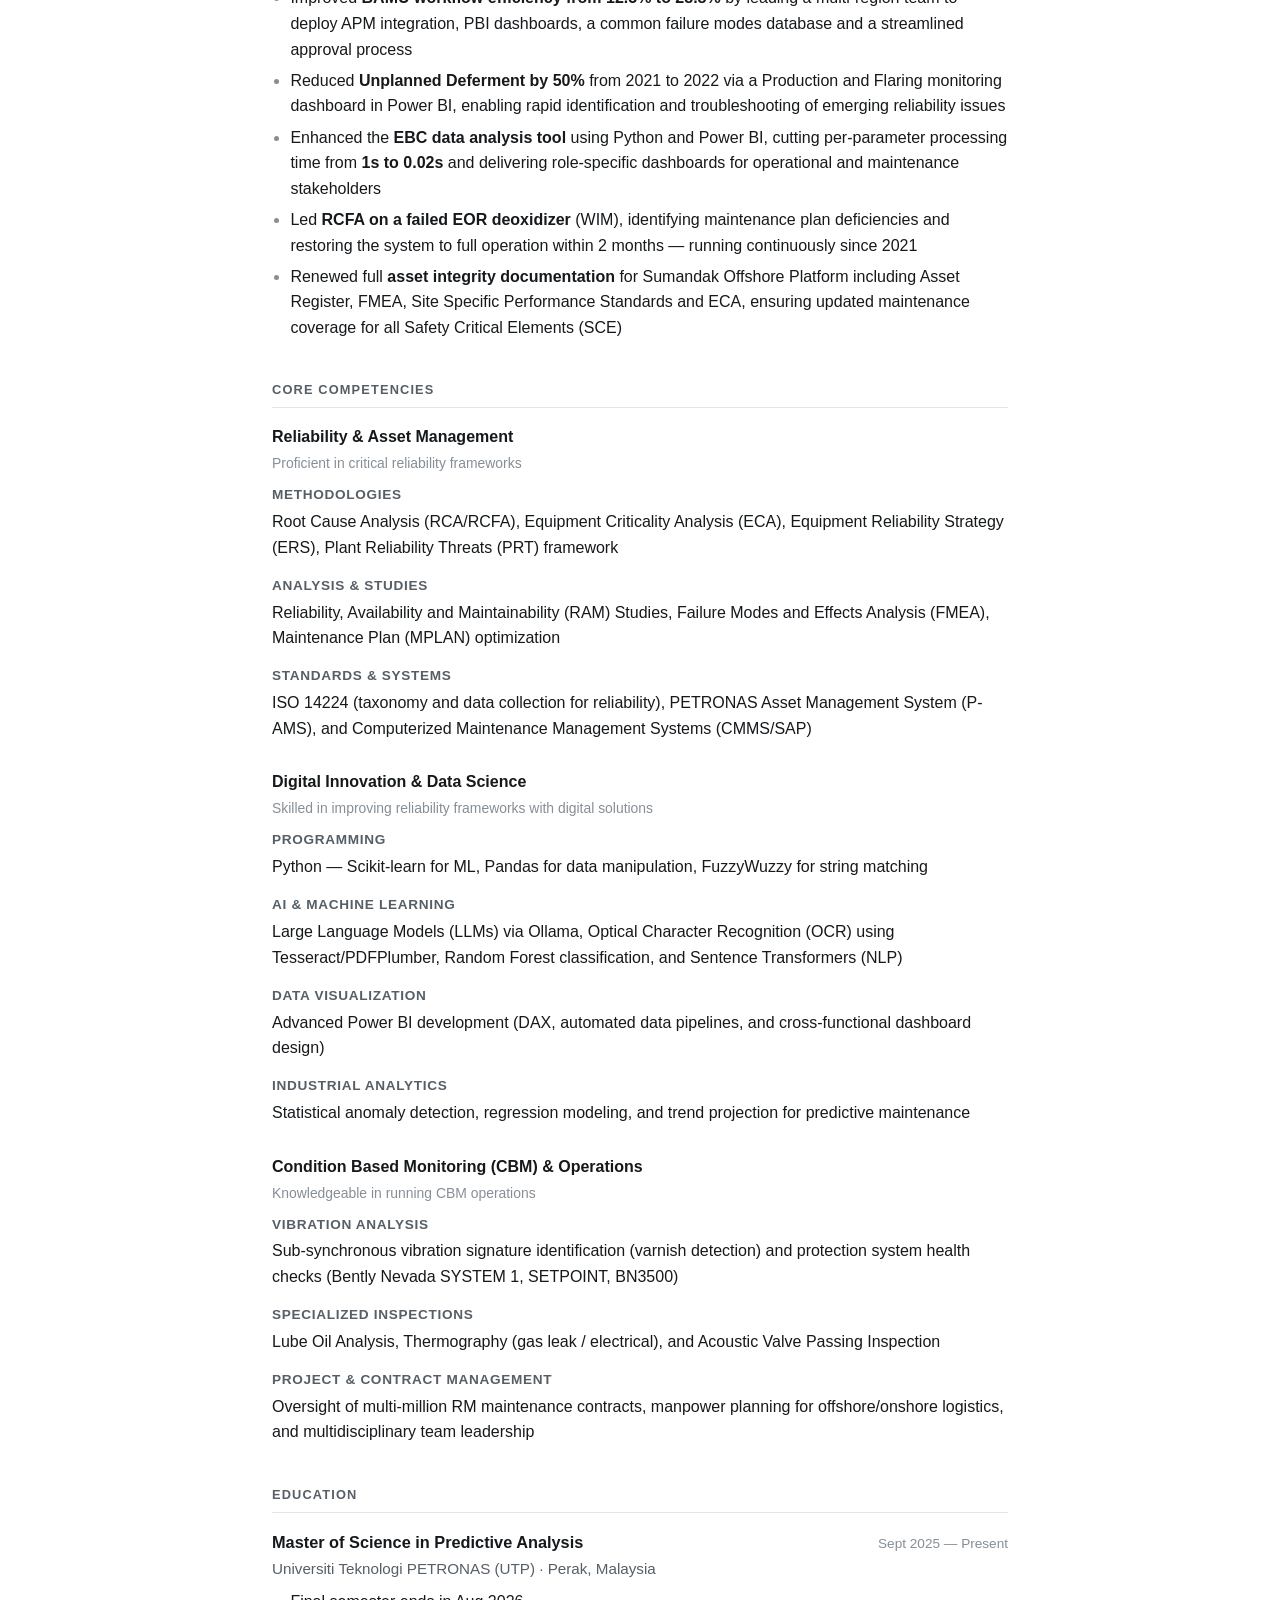
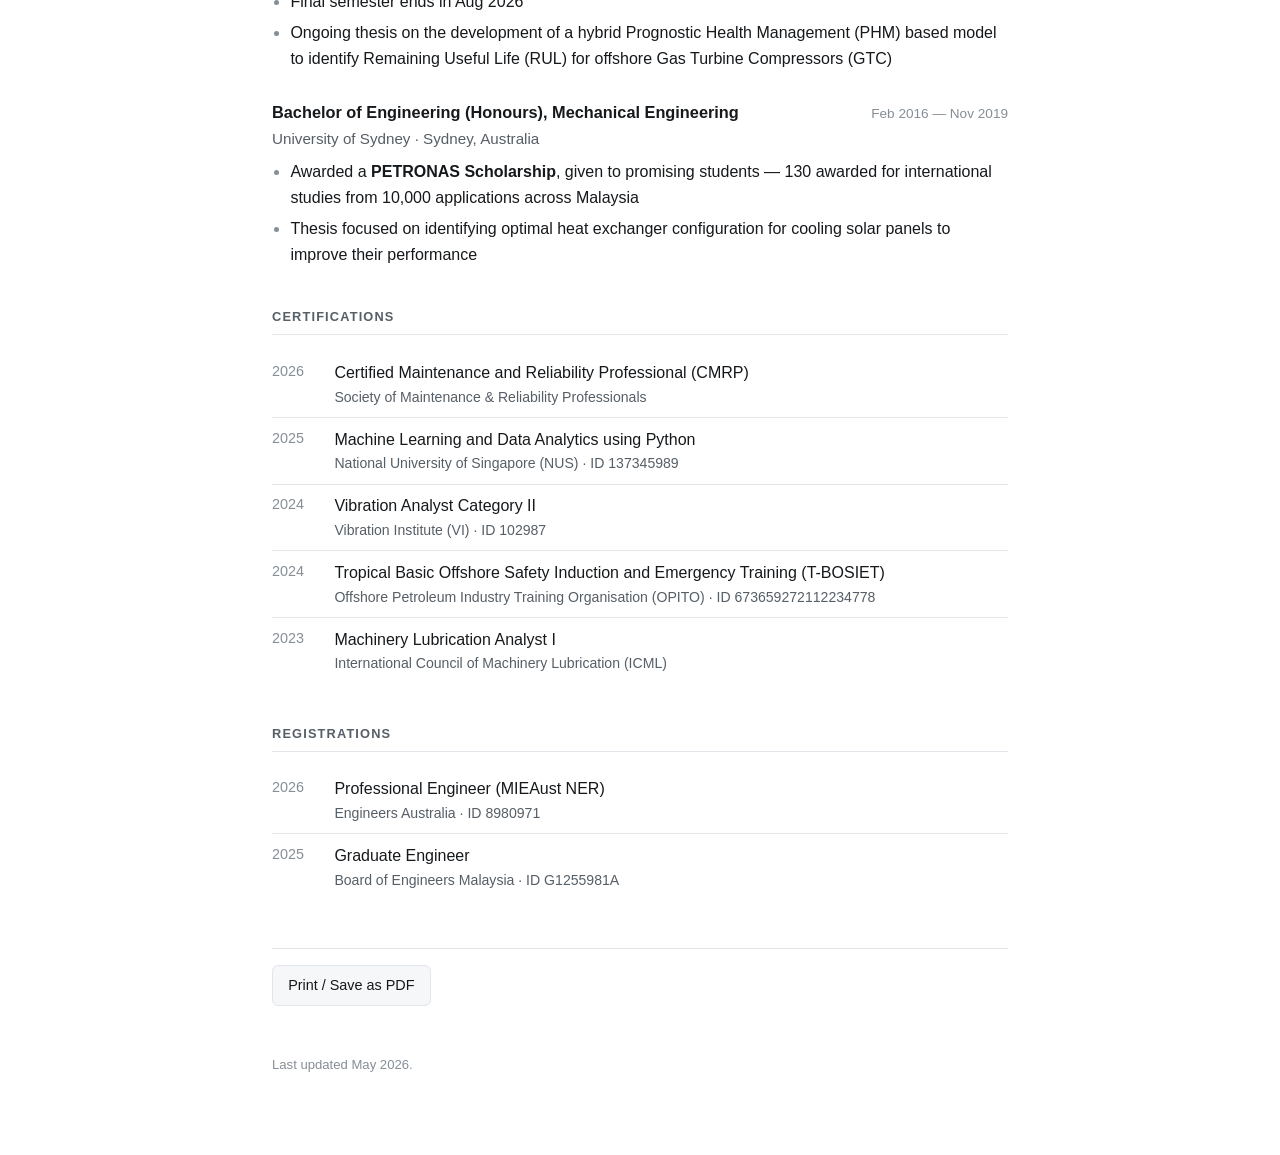
==== commit b294cd74: "Correct PETRONAS and UTP organisation names Both were transcribed faithfully from the source PDF, wh" ====
--- a/resume/index.html
+++ b/resume/index.html
@@ -10,6 +10,13 @@
 <body>
 
 <!-- Content transcribed from the résumé PDF dated 21 May 2026.
+
+     Two deliberate corrections against that PDF, which has them wrong:
+       - "Petroliam Nasional Berhad", not "National"
+       - "Universiti Teknologi PETRONAS", not "University Technology"
+     These are the organisations' registered names. Do not "fix" them
+     back to match the PDF; correct the PDF instead.
+
      Phone number deliberately omitted: this page is public and gets
      scraped. Email and LinkedIn are the contact routes. -->
 
@@ -55,7 +62,7 @@
         <h3>Reliability Executive</h3>
         <span class="entry-meta">May 2025 — Present</span>
       </div>
-      <p class="entry-sub">Petroliam National Berhad (PETRONAS) · Kuala Lumpur, Malaysia</p>
+      <p class="entry-sub">Petroliam Nasional Berhad (PETRONAS) · Kuala Lumpur, Malaysia</p>
       <ul>
         <li>Develop, maintain and assure the <strong>PETRONAS Asset Management System (P-AMS)</strong>
             at an enterprise level, covering RCA, ECA, ERS, PRT and RAM studies</li>
@@ -201,7 +208,7 @@
         <h3>Master of Science in Predictive Analysis</h3>
         <span class="entry-meta">Sept 2025 — Present</span>
       </div>
-      <p class="entry-sub">University Technology PETRONAS (UTP) · Perak, Malaysia</p>
+      <p class="entry-sub">Universiti Teknologi PETRONAS (UTP) · Perak, Malaysia</p>
       <ul>
         <li>Final semester ends in Aug 2026</li>
         <li>Ongoing thesis on the development of a hybrid Prognostic Health Management (PHM) based
